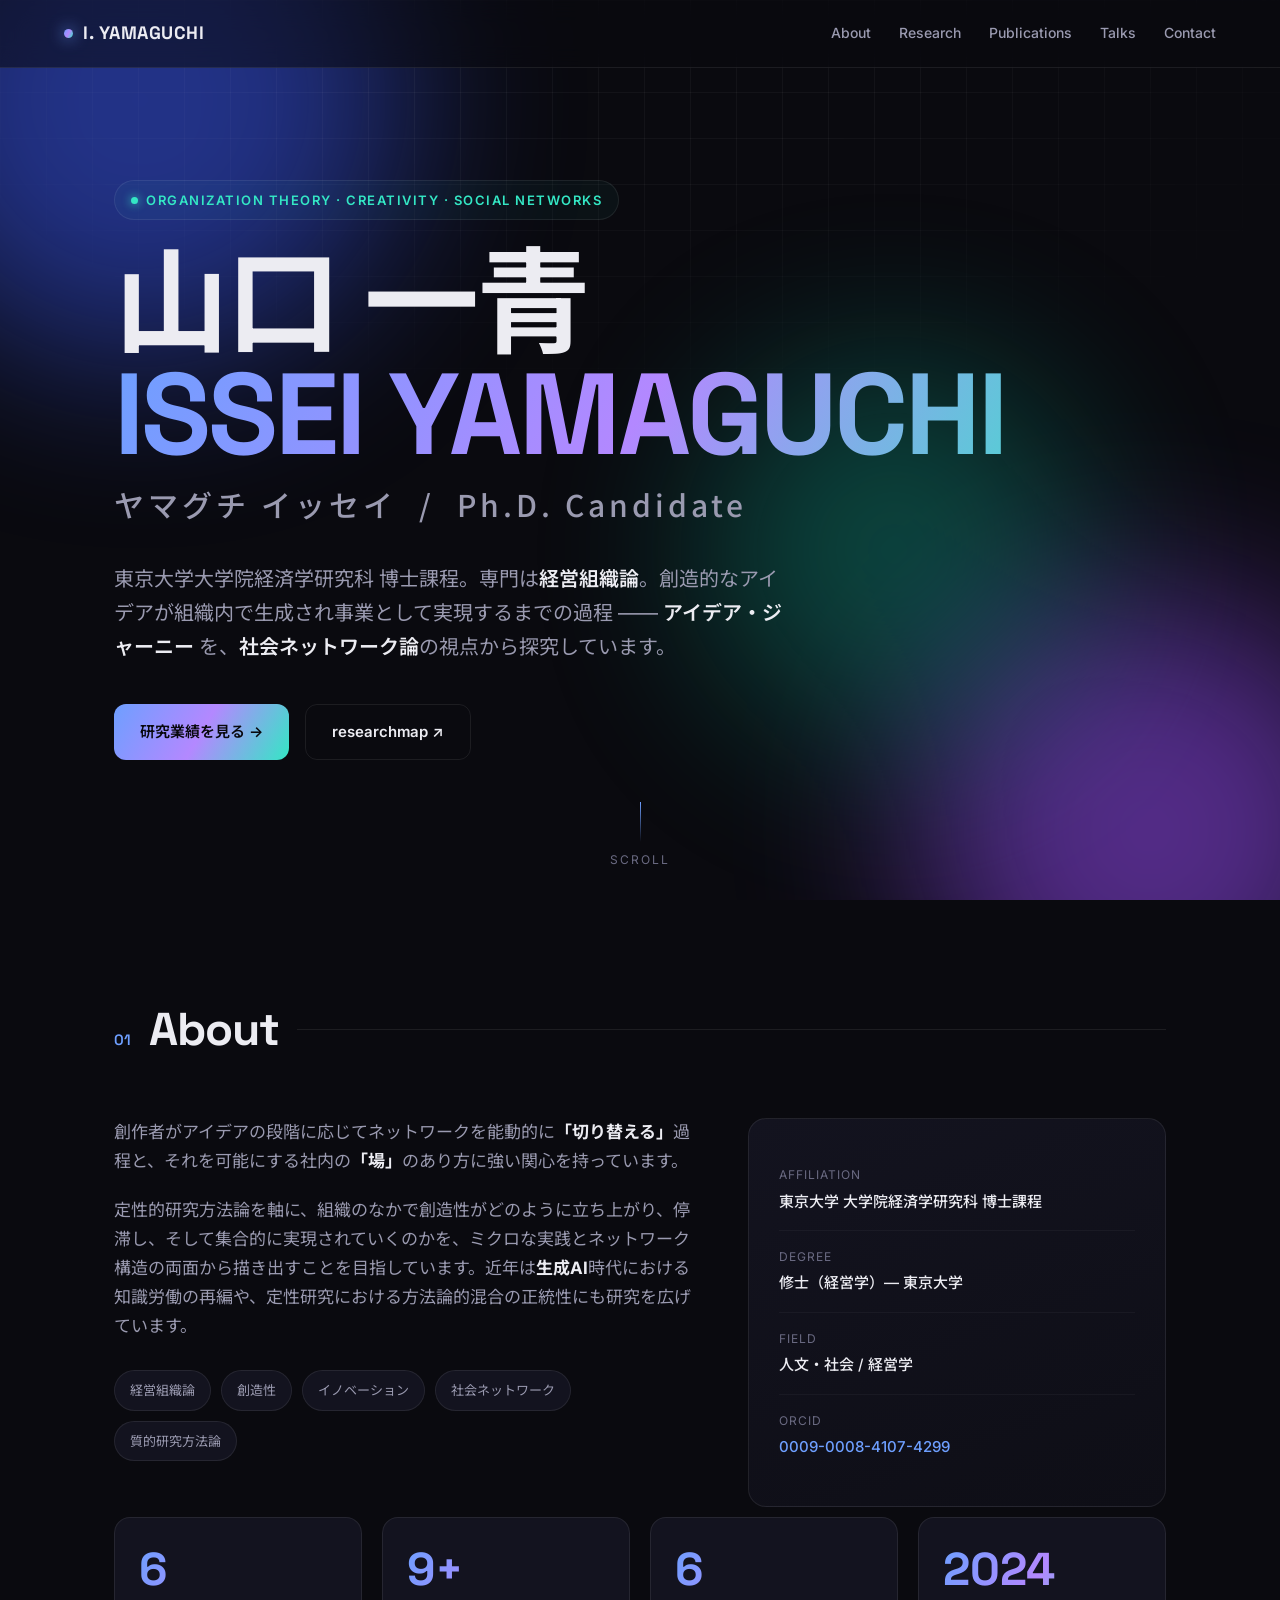
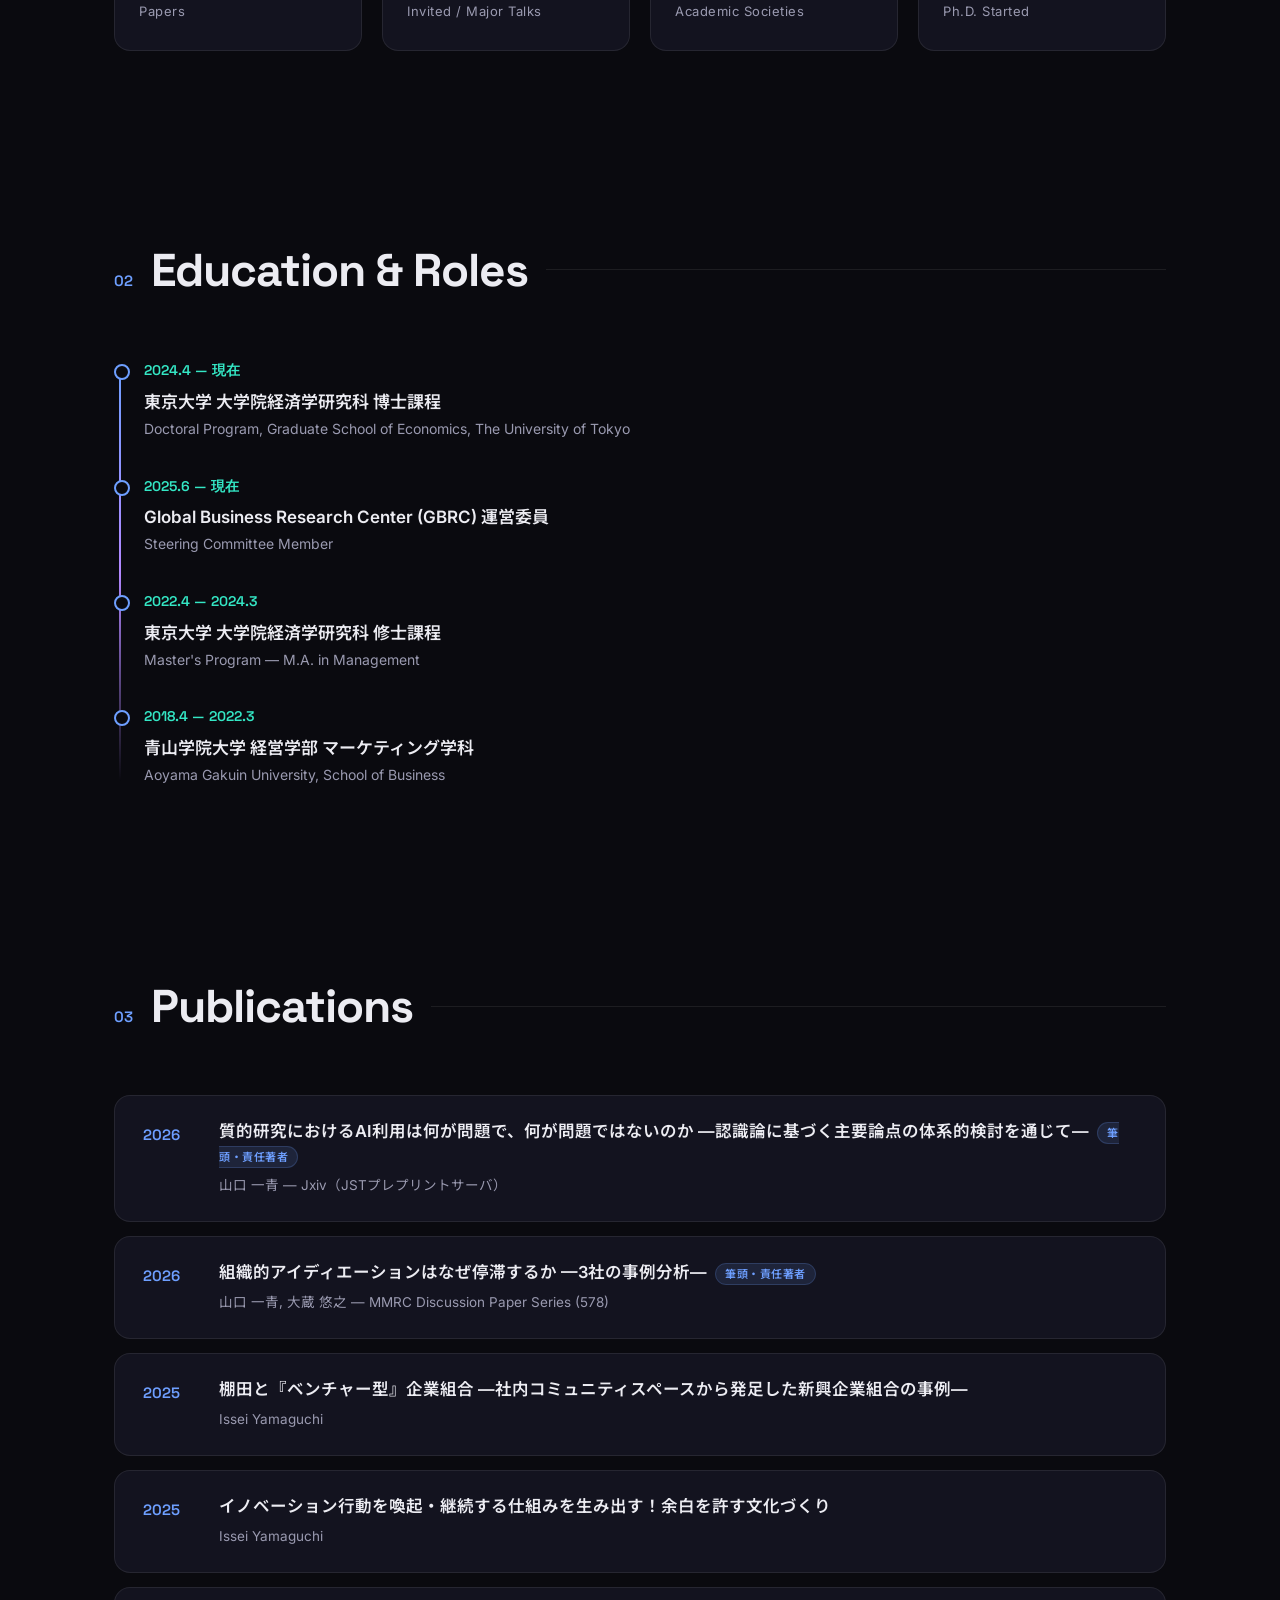
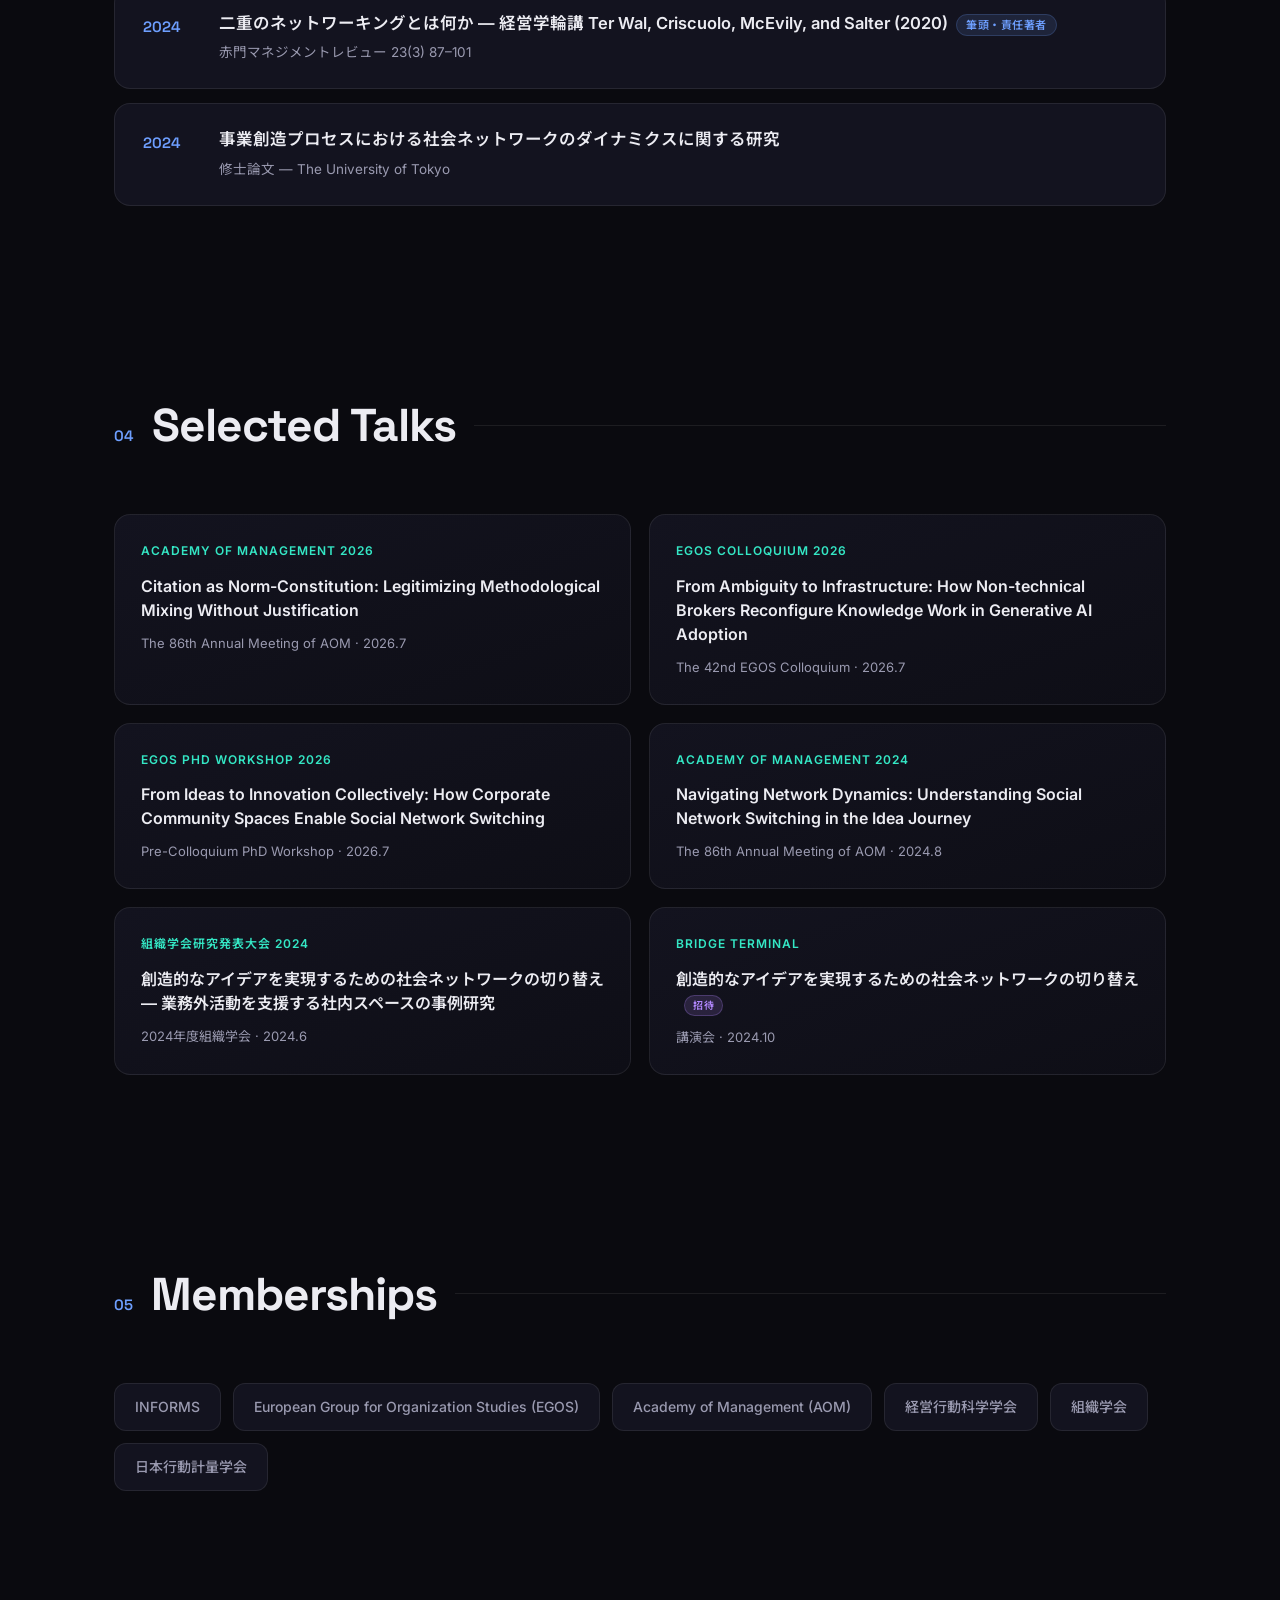
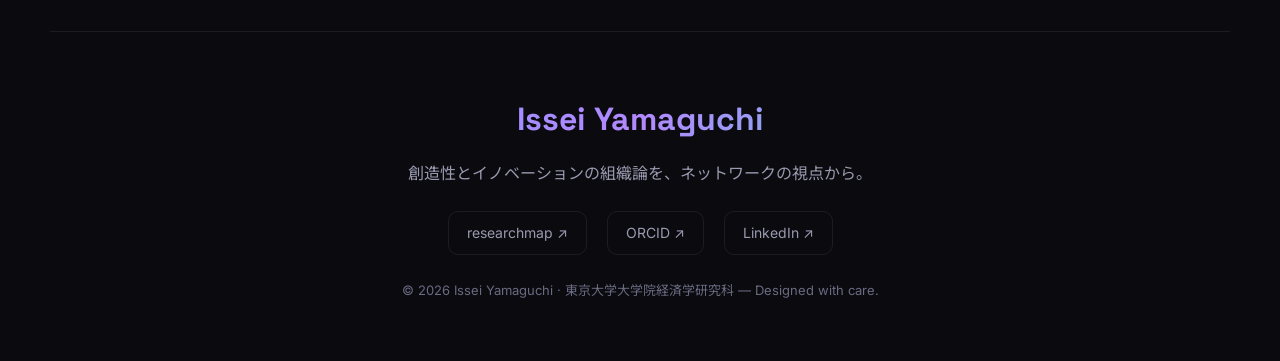
==== index.html @ c20e340a "Create index.html" ====
<!DOCTYPE html>
<html lang="ja">
<head>
<meta charset="UTF-8">
<meta name="viewport" content="width=device-width, initial-scale=1.0">
<title>山口 一青 | Issei Yamaguchi — Researcher</title>
<link rel="preconnect" href="https://fonts.googleapis.com">
<link rel="preconnect" href="https://fonts.gstatic.com" crossorigin>
<link href="https://fonts.googleapis.com/css2?family=Inter:wght@300;400;500;600;700;800;900&family=Noto+Sans+JP:wght@300;400;500;700;900&family=Space+Grotesk:wght@400;500;600;700&display=swap" rel="stylesheet">
<style>
:root{
  --bg:#0a0a0f; --bg2:#0e0e16; --panel:#13131f; --panel2:#171724;
  --line:rgba(255,255,255,.08); --line2:rgba(255,255,255,.04);
  --txt:#ececf2; --muted:#9a9ab0; --dim:#6a6a82;
  --accent:#6e9fff; --accent2:#b388ff; --accent3:#34e7c5;
  --grad:linear-gradient(120deg,#6e9fff,#b388ff 50%,#34e7c5);
}
*{margin:0;padding:0;box-sizing:border-box}
html{scroll-behavior:smooth}
body{
  background:var(--bg); color:var(--txt);
  font-family:'Inter','Noto Sans JP',sans-serif;
  line-height:1.7; overflow-x:hidden; -webkit-font-smoothing:antialiased;
}
a{color:inherit;text-decoration:none}
::selection{background:rgba(110,159,255,.3)}
.bg-fx{position:fixed;inset:0;z-index:-2;overflow:hidden}
.orb{position:absolute;border-radius:50%;filter:blur(90px);opacity:.5;animation:float 18s ease-in-out infinite}
.orb1{width:520px;height:520px;background:#3b5bff;top:-160px;left:-120px}
.orb2{width:460px;height:460px;background:#9b4dff;bottom:-160px;right:-100px;animation-delay:-6s}
.orb3{width:380px;height:380px;background:#0fbfa0;top:40%;left:55%;animation-delay:-11s;opacity:.32}
@keyframes float{0%,100%{transform:translate(0,0) scale(1)}33%{transform:translate(40px,-30px) scale(1.08)}66%{transform:translate(-30px,40px) scale(.95)}}
.grid-fx{position:fixed;inset:0;z-index:-1;
  background-image:linear-gradient(var(--line2) 1px,transparent 1px),linear-gradient(90deg,var(--line2) 1px,transparent 1px);
  background-size:46px 46px;
  -webkit-mask-image:radial-gradient(ellipse 80% 60% at 50% 0%,#000 30%,transparent 80%);
  mask-image:radial-gradient(ellipse 80% 60% at 50% 0%,#000 30%,transparent 80%);}
nav{position:fixed;top:0;left:0;right:0;z-index:100;
  display:flex;justify-content:space-between;align-items:center;
  padding:18px clamp(20px,5vw,64px);
  backdrop-filter:blur(14px);background:rgba(10,10,15,.55);
  border-bottom:1px solid var(--line);transition:.3s;}
.brand{font-family:'Space Grotesk',sans-serif;font-weight:700;font-size:18px;letter-spacing:.5px;display:flex;align-items:center;gap:10px}
.brand .dot{width:9px;height:9px;border-radius:50%;background:var(--grad);box-shadow:0 0 16px var(--accent)}
.navlinks{display:flex;gap:28px;font-size:14px;font-weight:500}
.navlinks a{color:var(--muted);transition:.2s;position:relative}
.navlinks a:hover{color:var(--txt)}
.navlinks a::after{content:'';position:absolute;left:0;bottom:-6px;width:0;height:2px;background:var(--grad);transition:.25s}
.navlinks a:hover::after{width:100%}
@media(max-width:760px){.navlinks{display:none}}
header{min-height:100vh;display:flex;flex-direction:column;justify-content:center;
  padding:120px clamp(20px,5vw,64px) 80px;max-width:1180px;margin:0 auto;position:relative}
.tagline{display:inline-flex;align-items:center;gap:8px;font-size:13px;font-weight:600;
  letter-spacing:1.5px;text-transform:uppercase;color:var(--accent3);
  border:1px solid var(--line);border-radius:30px;padding:8px 16px;margin-bottom:30px;width:fit-content;
  background:rgba(52,231,197,.04)}
.tagline .pulse{width:7px;height:7px;border-radius:50%;background:var(--accent3);box-shadow:0 0 10px var(--accent3);animation:pulse 2s infinite}
@keyframes pulse{0%,100%{opacity:1}50%{opacity:.3}}
h1{font-family:'Space Grotesk','Noto Sans JP',sans-serif;
  font-size:clamp(48px,9vw,118px);font-weight:700;line-height:.95;letter-spacing:-3px;margin-bottom:10px}
h1 .en{display:block;background:var(--grad);-webkit-background-clip:text;background-clip:text;color:transparent}
.jp-name{font-family:'Noto Sans JP',sans-serif;font-size:clamp(20px,3vw,30px);font-weight:500;color:var(--muted);letter-spacing:4px;margin-bottom:32px}
.lead{font-size:clamp(16px,2vw,20px);color:var(--muted);max-width:680px;font-weight:400;margin-bottom:40px}
.lead b{color:var(--txt);font-weight:600}
.cta{display:flex;gap:16px;flex-wrap:wrap}
.btn{display:inline-flex;align-items:center;gap:9px;padding:14px 26px;border-radius:12px;font-weight:600;font-size:15px;transition:.25s;border:1px solid var(--line)}
.btn-p{background:var(--grad);color:#08080d;border:none}
.btn-p:hover{transform:translateY(-3px);box-shadow:0 12px 36px rgba(110,159,255,.35)}
.btn-g:hover{background:var(--panel);transform:translateY(-3px);border-color:var(--accent)}
.scroll-ind{position:absolute;bottom:30px;left:50%;transform:translateX(-50%);font-size:12px;letter-spacing:2px;color:var(--dim);text-transform:uppercase;display:flex;flex-direction:column;align-items:center;gap:8px}
.scroll-ind .ln{width:1px;height:40px;background:linear-gradient(var(--accent),transparent);animation:drop 2s infinite}
@keyframes drop{0%{transform:scaleY(0);transform-origin:top}50%{transform:scaleY(1);transform-origin:top}50.1%{transform-origin:bottom}100%{transform:scaleY(0);transform-origin:bottom}}
section{max-width:1180px;margin:0 auto;padding:90px clamp(20px,5vw,64px)}
.sec-head{display:flex;align-items:baseline;gap:18px;margin-bottom:50px}
.sec-num{font-family:'Space Grotesk',sans-serif;font-size:15px;color:var(--accent);font-weight:600}
.sec-title{font-family:'Space Grotesk','Noto Sans JP',sans-serif;font-size:clamp(28px,5vw,46px);font-weight:700;letter-spacing:-1px}
.sec-line{flex:1;height:1px;background:var(--line);align-self:center}
.about-grid{display:grid;grid-template-columns:1.4fr 1fr;gap:50px}
@media(max-width:860px){.about-grid{grid-template-columns:1fr}}
.about-txt p{color:var(--muted);font-size:17px;margin-bottom:20px}
.about-txt p b{color:var(--txt)}
.kw{display:flex;flex-wrap:wrap;gap:10px;margin-top:30px}
.kw span{font-size:13px;padding:8px 15px;border-radius:30px;border:1px solid var(--line);color:var(--muted);background:var(--panel);transition:.2s}
.kw span:hover{border-color:var(--accent2);color:var(--txt);transform:translateY(-2px)}
.info-card{background:linear-gradient(160deg,var(--panel),var(--bg2));border:1px solid var(--line);border-radius:18px;padding:30px}
.info-row{display:flex;flex-direction:column;gap:3px;padding:16px 0;border-bottom:1px solid var(--line2)}
.info-row:last-child{border:none}
.info-row .k{font-size:12px;letter-spacing:1px;text-transform:uppercase;color:var(--dim)}
.info-row .v{font-size:15px;color:var(--txt);font-weight:500}
.info-row .v a{color:var(--accent);word-break:break-all}
.stats{display:grid;grid-template-columns:repeat(4,1fr);gap:20px;margin-top:10px}
@media(max-width:760px){.stats{grid-template-columns:repeat(2,1fr)}}
.stat{background:var(--panel);border:1px solid var(--line);border-radius:16px;padding:28px 24px;position:relative;overflow:hidden;transition:.3s}
.stat:hover{transform:translateY(-5px);border-color:var(--accent)}
.stat::before{content:'';position:absolute;top:0;left:0;width:100%;height:3px;background:var(--grad);opacity:0;transition:.3s}
.stat:hover::before{opacity:1}
.stat .n{font-family:'Space Grotesk',sans-serif;font-size:46px;font-weight:700;background:var(--grad);-webkit-background-clip:text;background-clip:text;color:transparent;line-height:1}
.stat .l{font-size:13px;color:var(--muted);margin-top:8px;letter-spacing:.5px}
.tl{position:relative;padding-left:30px}
.tl::before{content:'';position:absolute;left:5px;top:6px;bottom:6px;width:2px;background:linear-gradient(var(--accent),var(--accent2),transparent)}
.tl-item{position:relative;padding-bottom:34px}
.tl-item:last-child{padding-bottom:0}
.tl-item::before{content:'';position:absolute;left:-30px;top:5px;width:12px;height:12px;border-radius:50%;background:var(--bg);border:2px solid var(--accent)}
.tl-item .yr{font-family:'Space Grotesk',sans-serif;font-size:14px;color:var(--accent3);font-weight:600;margin-bottom:5px}
.tl-item .ti{font-size:17px;font-weight:600}
.tl-item .su{font-size:14px;color:var(--muted)}
.pub-list{display:flex;flex-direction:column;gap:14px}
.pub{display:flex;gap:22px;align-items:flex-start;background:var(--panel);border:1px solid var(--line);border-radius:16px;padding:24px 28px;transition:.28s;cursor:default}
.pub:hover{transform:translateX(8px);border-color:var(--accent2);background:var(--panel2)}
.pub .yr{font-family:'Space Grotesk',sans-serif;font-size:15px;font-weight:600;color:var(--accent);min-width:54px;padding-top:2px}
.pub .body .ti{font-size:16.5px;font-weight:600;margin-bottom:6px;line-height:1.45}
.pub .body .meta{font-size:13.5px;color:var(--muted)}
.pub .tag{font-size:11px;padding:3px 9px;border-radius:20px;background:rgba(110,159,255,.12);color:var(--accent);border:1px solid rgba(110,159,255,.2);font-weight:600;letter-spacing:.5px;margin-left:8px}
.tag-lead{background:rgba(52,231,197,.12);color:var(--accent3);border-color:rgba(52,231,197,.2)}
.talk-grid{display:grid;grid-template-columns:repeat(2,1fr);gap:18px}
@media(max-width:760px){.talk-grid{grid-template-columns:1fr}}
.talk{background:linear-gradient(160deg,var(--panel),var(--bg2));border:1px solid var(--line);border-radius:16px;padding:26px;transition:.28s;position:relative;overflow:hidden}
.talk:hover{transform:translateY(-5px);border-color:var(--accent3)}
.talk .venue{font-size:12px;letter-spacing:1px;text-transform:uppercase;color:var(--accent3);font-weight:600;margin-bottom:12px}
.talk .ti{font-size:16px;font-weight:600;margin-bottom:10px;line-height:1.5}
.talk .yr{font-size:13px;color:var(--muted)}
.talk .inv{display:inline-block;font-size:10px;padding:2px 8px;border-radius:20px;background:rgba(179,136,255,.15);color:var(--accent2);border:1px solid rgba(179,136,255,.25);font-weight:600;margin-left:8px;letter-spacing:.5px}
.aff{display:flex;flex-wrap:wrap;gap:12px}
.aff span{font-size:14px;padding:11px 20px;border-radius:12px;border:1px solid var(--line);background:var(--panel);color:var(--muted);transition:.2s;font-weight:500}
.aff span:hover{color:var(--txt);border-color:var(--accent);transform:translateY(-3px)}
footer{border-top:1px solid var(--line);padding:60px clamp(20px,5vw,64px);max-width:1180px;margin:50px auto 0;text-align:center}
footer .fname{font-family:'Space Grotesk',sans-serif;font-size:32px;font-weight:700;background:var(--grad);-webkit-background-clip:text;background-clip:text;color:transparent;margin-bottom:14px}
.fsocial{display:flex;gap:20px;justify-content:center;margin:24px 0;flex-wrap:wrap}
.fsocial a{font-size:14px;color:var(--muted);transition:.2s;border:1px solid var(--line);padding:9px 18px;border-radius:10px}
.fsocial a:hover{color:var(--txt);border-color:var(--accent)}
footer .copy{font-size:13px;color:var(--dim);margin-top:20px}
.reveal{opacity:0;transform:translateY(30px);transition:.7s cubic-bezier(.2,.7,.2,1)}
.reveal.in{opacity:1;transform:none}
</style>
</head>
<body>
<div class="bg-fx"><div class="orb orb1"></div><div class="orb orb2"></div><div class="orb orb3"></div></div>
<div class="grid-fx"></div>
<nav>
  <div class="brand"><span class="dot"></span>I. YAMAGUCHI</div>
  <div class="navlinks">
    <a href="#about">About</a>
    <a href="#research">Research</a>
    <a href="#publications">Publications</a>
    <a href="#talks">Talks</a>
    <a href="#contact">Contact</a>
  </div>
</nav>
<header>
  <div class="tagline reveal in"><span class="pulse"></span>Organization Theory · Creativity · Social Networks</div>
  <h1 class="reveal in">山口 一青<span class="en">ISSEI YAMAGUCHI</span></h1>
  <div class="jp-name reveal in">ヤマグチ イッセイ &nbsp;/&nbsp; Ph.D. Candidate</div>
  <p class="lead reveal in">東京大学大学院経済学研究科 博士課程。専門は<b>経営組織論</b>。創造的なアイデアが組織内で生成され事業として実現するまでの過程 —— <b>アイデア・ジャーニー</b> を、<b>社会ネットワーク論</b>の視点から探究しています。</p>
  <div class="cta reveal in">
    <a class="btn btn-p" href="#publications">研究業績を見る →</a>
    <a class="btn btn-g" href="https://researchmap.jp/issei_yamaguchi" target="_blank">researchmap ↗</a>
  </div>
  <div class="scroll-ind"><div class="ln"></div>SCROLL</div>
</header>
<section id="about">
  <div class="sec-head"><span class="sec-num">01</span><h2 class="sec-title">About</h2><div class="sec-line"></div></div>
  <div class="about-grid">
    <div class="about-txt reveal">
      <p>創作者がアイデアの段階に応じてネットワークを能動的に<b>「切り替える」</b>過程と、それを可能にする社内の<b>「場」</b>のあり方に強い関心を持っています。</p>
      <p>定性的研究方法論を軸に、組織のなかで創造性がどのように立ち上がり、停滞し、そして集合的に実現されていくのかを、ミクロな実践とネットワーク構造の両面から描き出すことを目指しています。近年は<b>生成AI</b>時代における知識労働の再編や、定性研究における方法論的混合の正統性にも研究を広げています。</p>
      <div class="kw">
        <span>経営組織論</span><span>創造性</span><span>イノベーション</span><span>社会ネットワーク</span><span>質的研究方法論</span>
      </div>
    </div>
    <div class="info-card reveal">
      <div class="info-row"><span class="k">Affiliation</span><span class="v">東京大学 大学院経済学研究科 博士課程</span></div>
      <div class="info-row"><span class="k">Degree</span><span class="v">修士（経営学）— 東京大学</span></div>
      <div class="info-row"><span class="k">Field</span><span class="v">人文・社会 / 経営学</span></div>
      <div class="info-row"><span class="k">ORCID</span><span class="v"><a href="https://orcid.org/0009-0008-4107-4299" target="_blank">0009-0008-4107-4299</a></span></div>
    </div>
  </div>
  <div class="stats">
    <div class="stat reveal"><div class="n">6</div><div class="l">Papers</div></div>
    <div class="stat reveal"><div class="n">9+</div><div class="l">Invited / Major Talks</div></div>
    <div class="stat reveal"><div class="n">6</div><div class="l">Academic Societies</div></div>
    <div class="stat reveal"><div class="n">2024</div><div class="l">Ph.D. Started</div></div>
  </div>
</section>
<section id="research">
  <div class="sec-head"><span class="sec-num">02</span><h2 class="sec-title">Education & Roles</h2><div class="sec-line"></div></div>
  <div class="tl reveal">
    <div class="tl-item"><div class="yr">2024.4 — 現在</div><div class="ti">東京大学 大学院経済学研究科 博士課程</div><div class="su">Doctoral Program, Graduate School of Economics, The University of Tokyo</div></div>
    <div class="tl-item"><div class="yr">2025.6 — 現在</div><div class="ti">Global Business Research Center (GBRC) 運営委員</div><div class="su">Steering Committee Member</div></div>
    <div class="tl-item"><div class="yr">2022.4 — 2024.3</div><div class="ti">東京大学 大学院経済学研究科 修士課程</div><div class="su">Master's Program — M.A. in Management</div></div>
    <div class="tl-item"><div class="yr">2018.4 — 2022.3</div><div class="ti">青山学院大学 経営学部 マーケティング学科</div><div class="su">Aoyama Gakuin University, School of Business</div></div>
  </div>
</section>
<section id="publications">
  <div class="sec-head"><span class="sec-num">03</span><h2 class="sec-title">Publications</h2><div class="sec-line"></div></div>
  <div class="pub-list">
    <div class="pub reveal"><div class="yr">2026</div><div class="body"><div class="ti">質的研究におけるAI利用は何が問題で、何が問題ではないのか —認識論に基づく主要論点の体系的検討を通じて—<span class="tag tag-lead">筆頭・責任著者</span></div><div class="meta">山口 一青 — Jxiv（JSTプレプリントサーバ）</div></div></div>
    <div class="pub reveal"><div class="yr">2026</div><div class="body"><div class="ti">組織的アイディエーションはなぜ停滞するか —3社の事例分析—<span class="tag tag-lead">筆頭・責任著者</span></div><div class="meta">山口 一青, 大蔵 悠之 — MMRC Discussion Paper Series (578)</div></div></div>
    <div class="pub reveal"><div class="yr">2025</div><div class="body"><div class="ti">棚田と『ベンチャー型』企業組合 —社内コミュニティスペースから発足した新興企業組合の事例—</div><div class="meta">Issei Yamaguchi</div></div></div>
    <div class="pub reveal"><div class="yr">2025</div><div class="body"><div class="ti">イノベーション行動を喚起・継続する仕組みを生み出す！余白を許す文化づくり</div><div class="meta">Issei Yamaguchi</div></div></div>
    <div class="pub reveal"><div class="yr">2024</div><div class="body"><div class="ti">二重のネットワーキングとは何か — 経営学輪講 Ter Wal, Criscuolo, McEvily, and Salter (2020)<span class="tag tag-lead">筆頭・責任著者</span></div><div class="meta">赤門マネジメントレビュー 23(3) 87–101</div></div></div>
    <div class="pub reveal"><div class="yr">2024</div><div class="body"><div class="ti">事業創造プロセスにおける社会ネットワークのダイナミクスに関する研究</div><div class="meta">修士論文 — The University of Tokyo</div></div></div>
  </div>
</section>
<section id="talks">
  <div class="sec-head"><span class="sec-num">04</span><h2 class="sec-title">Selected Talks</h2><div class="sec-line"></div></div>
  <div class="talk-grid">
    <div class="talk reveal"><div class="venue">Academy of Management 2026</div><div class="ti">Citation as Norm-Constitution: Legitimizing Methodological Mixing Without Justification</div><div class="yr">The 86th Annual Meeting of AOM · 2026.7</div></div>
    <div class="talk reveal"><div class="venue">EGOS Colloquium 2026</div><div class="ti">From Ambiguity to Infrastructure: How Non-technical Brokers Reconfigure Knowledge Work in Generative AI Adoption</div><div class="yr">The 42nd EGOS Colloquium · 2026.7</div></div>
    <div class="talk reveal"><div class="venue">EGOS PhD Workshop 2026</div><div class="ti">From Ideas to Innovation Collectively: How Corporate Community Spaces Enable Social Network Switching</div><div class="yr">Pre-Colloquium PhD Workshop · 2026.7</div></div>
    <div class="talk reveal"><div class="venue">Academy of Management 2024</div><div class="ti">Navigating Network Dynamics: Understanding Social Network Switching in the Idea Journey</div><div class="yr">The 86th Annual Meeting of AOM · 2024.8</div></div>
    <div class="talk reveal"><div class="venue">組織学会研究発表大会 2024</div><div class="ti">創造的なアイデアを実現するための社会ネットワークの切り替え — 業務外活動を支援する社内スペースの事例研究</div><div class="yr">2024年度組織学会 · 2024.6</div></div>
    <div class="talk reveal"><div class="venue">BRIDGE TERMINAL</div><div class="ti">創造的なアイデアを実現するための社会ネットワークの切り替え<span class="inv">招待</span></div><div class="yr">講演会 · 2024.10</div></div>
  </div>
</section>
<section id="contact">
  <div class="sec-head"><span class="sec-num">05</span><h2 class="sec-title">Memberships</h2><div class="sec-line"></div></div>
  <div class="aff reveal">
    <span>INFORMS</span><span>European Group for Organization Studies (EGOS)</span><span>Academy of Management (AOM)</span><span>経営行動科学学会</span><span>組織学会</span><span>日本行動計量学会</span>
  </div>
</section>
<footer>
  <div class="fname">Issei Yamaguchi</div>
  <p style="color:var(--muted)">創造性とイノベーションの組織論を、ネットワークの視点から。</p>
  <div class="fsocial">
    <a href="https://researchmap.jp/issei_yamaguchi" target="_blank">researchmap ↗</a>
    <a href="https://orcid.org/0009-0008-4107-4299" target="_blank">ORCID ↗</a>
    <a href="http://linkedin.com/in/issei-yamaguchi-9753591b4" target="_blank">LinkedIn ↗</a>
  </div>
  <p class="copy">© 2026 Issei Yamaguchi · 東京大学大学院経済学研究科 — Designed with care.</p>
</footer>
<script>
const io=new IntersectionObserver((es)=>{es.forEach(e=>{if(e.isIntersecting)e.target.classList.add('in')})},{threshold:.12});
document.querySelectorAll('.reveal').forEach(el=>io.observe(el));
window.addEventListener('scroll',()=>{const n=document.querySelector('nav');n.style.background=window.scrollY>40?'rgba(10,10,15,.8)':'rgba(10,10,15,.55)'});
</script>
</body>
</html>
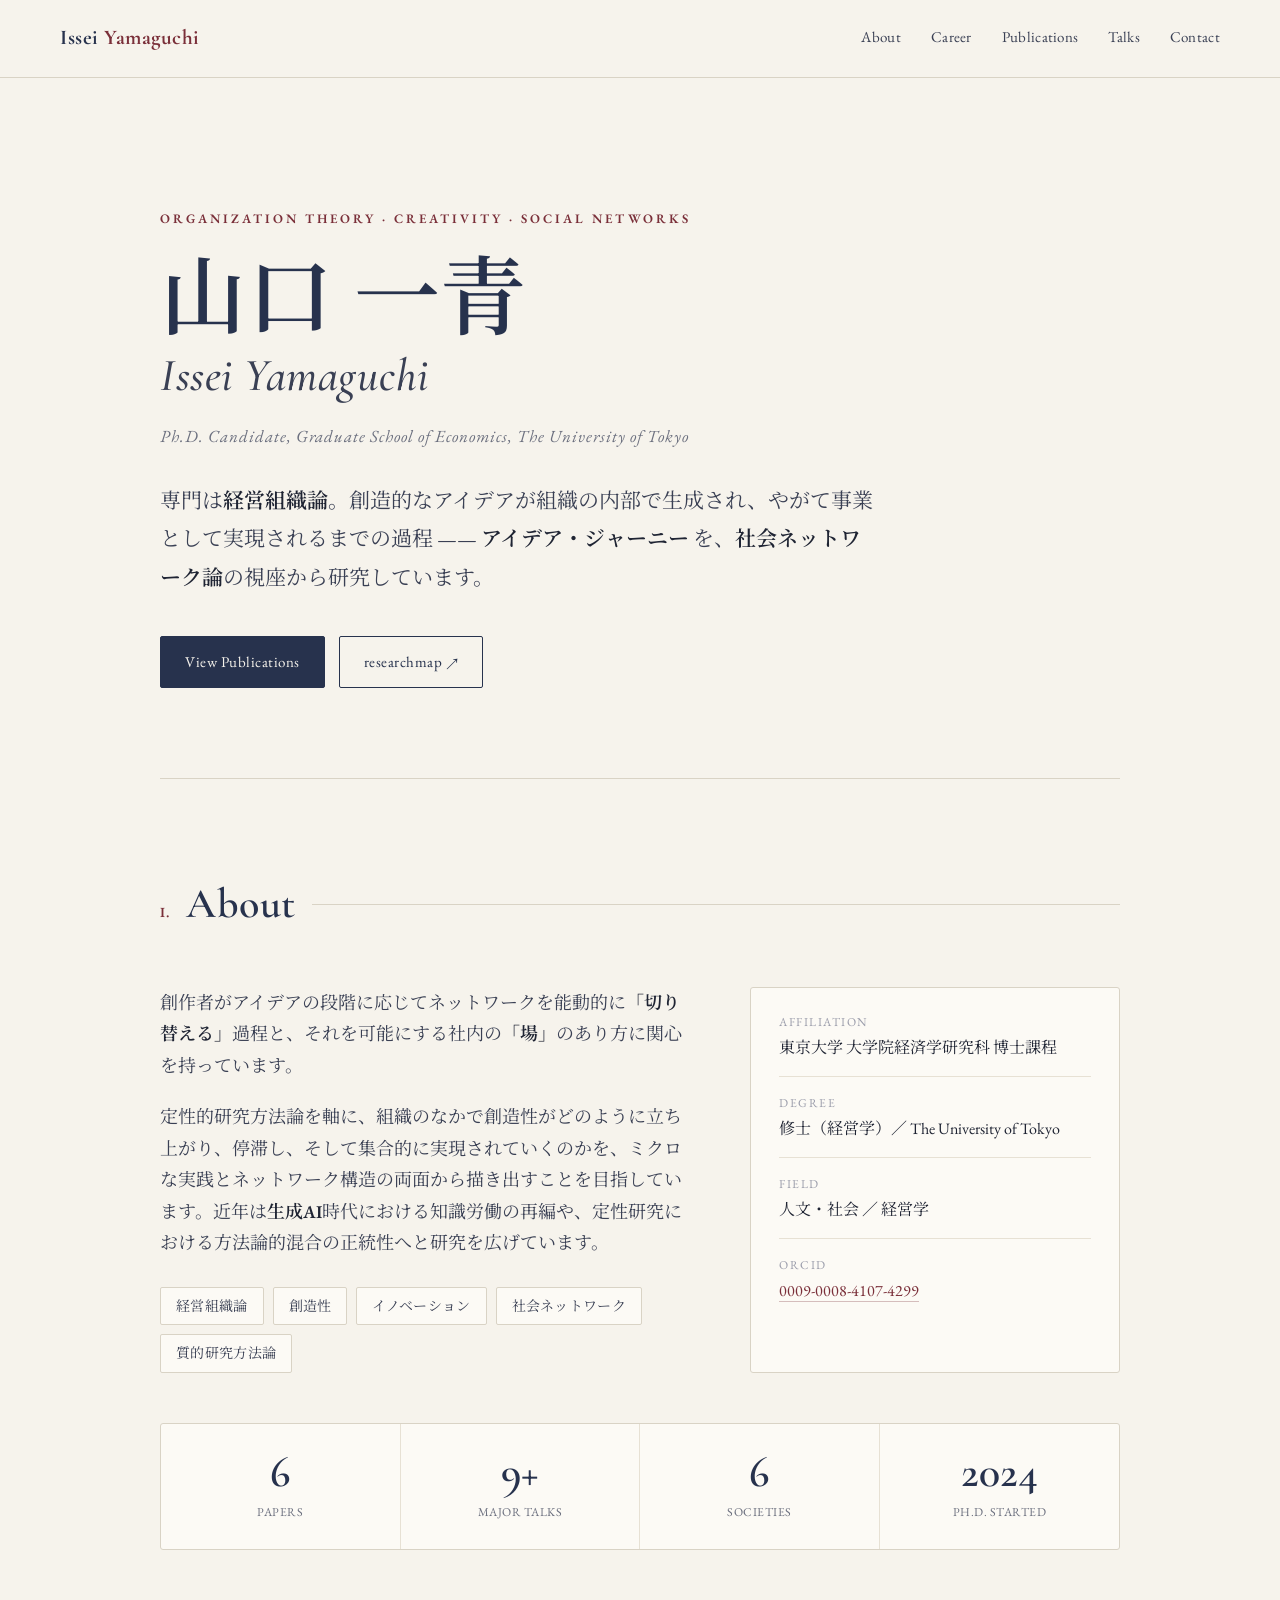
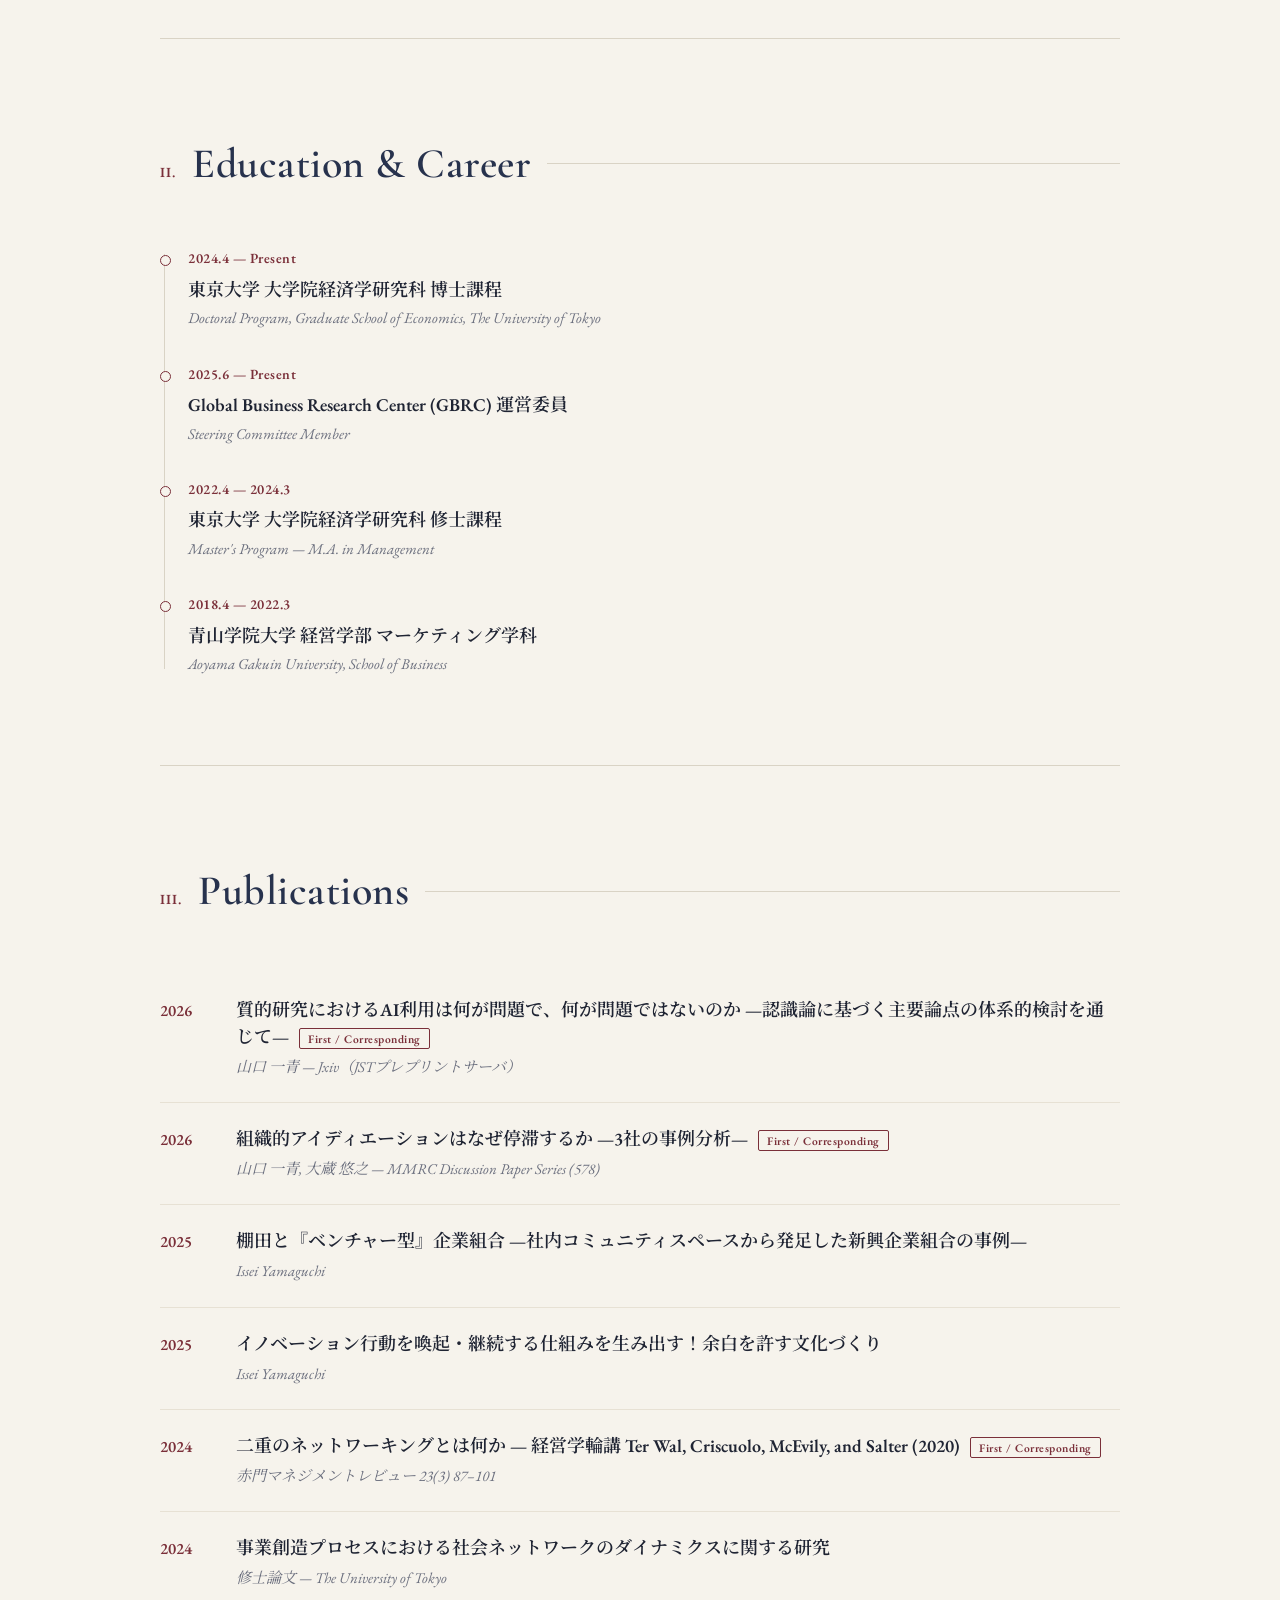
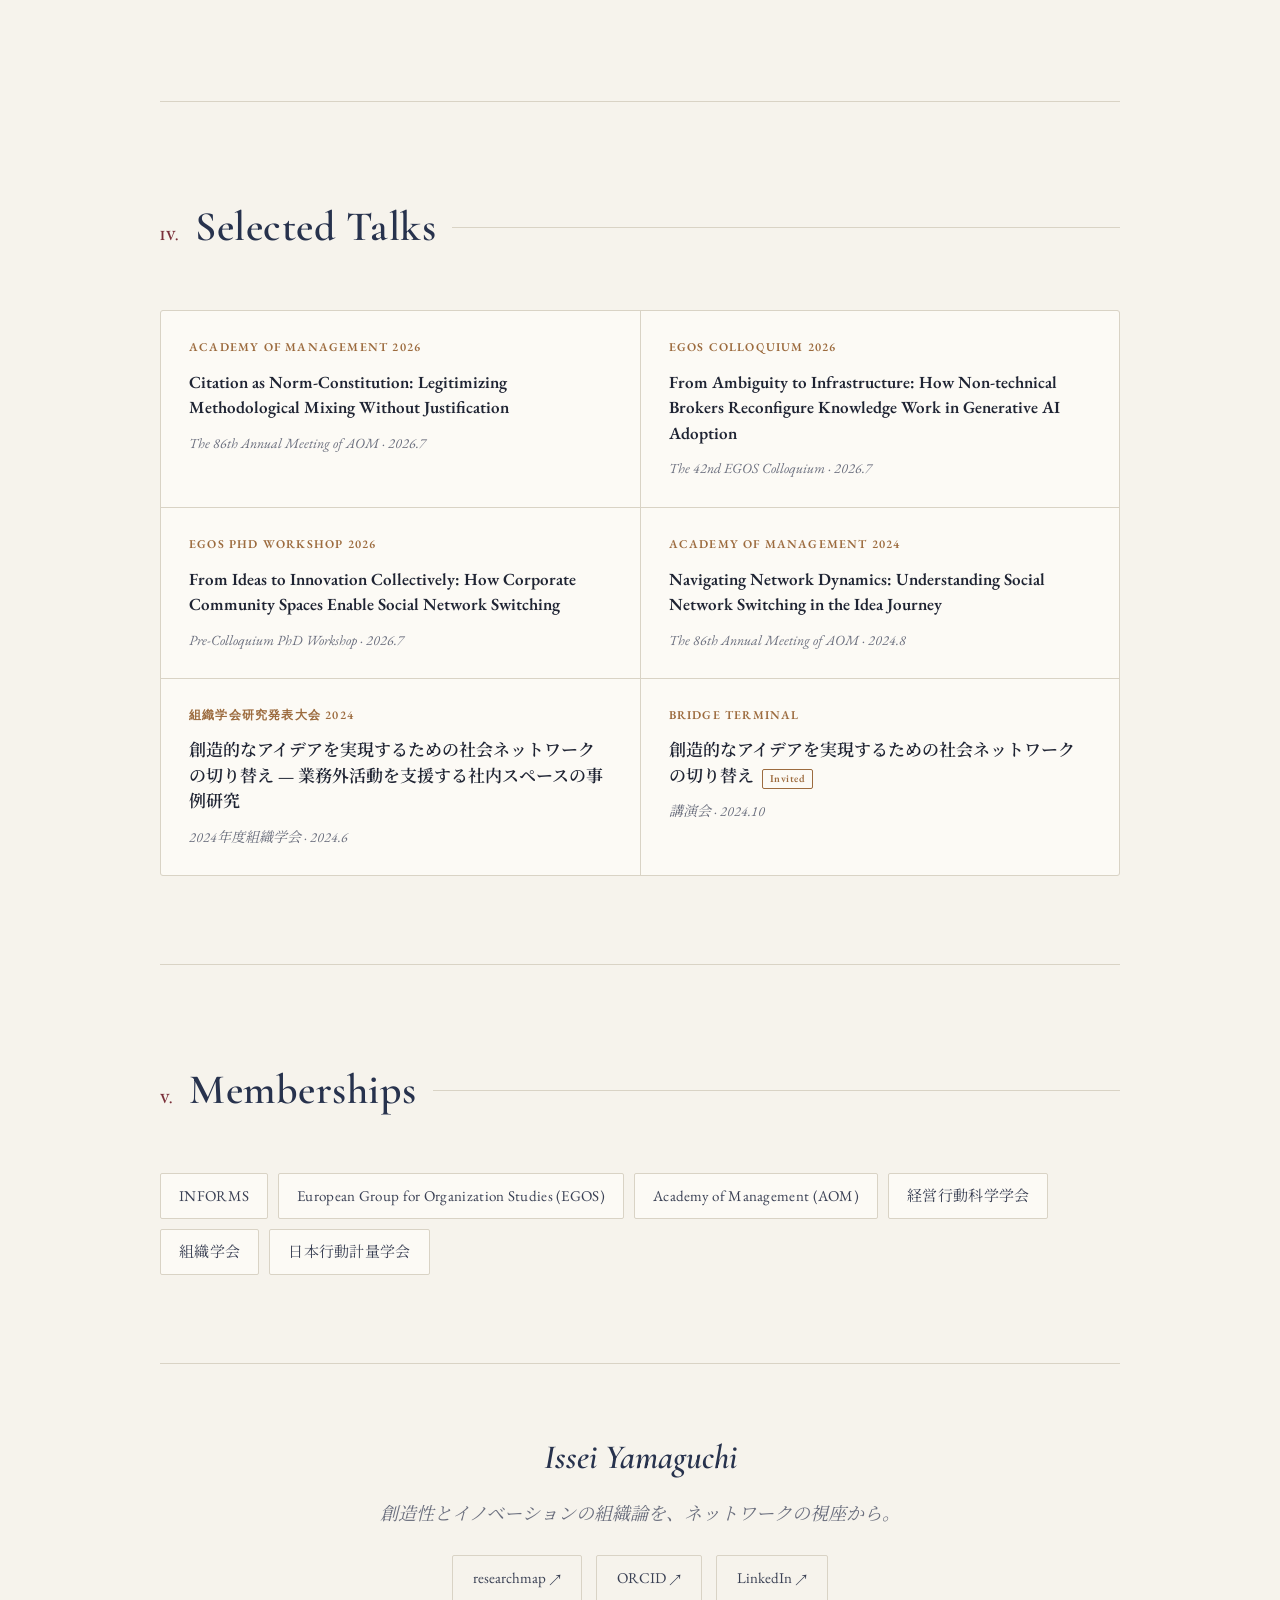
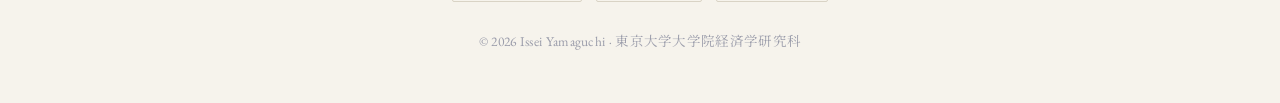
==== commit 3c7593fd: "Update index.html" ====
--- a/index.html
+++ b/index.html
@@ -6,232 +6,226 @@
 <title>山口 一青 | Issei Yamaguchi — Researcher</title>
 <link rel="preconnect" href="https://fonts.googleapis.com">
 <link rel="preconnect" href="https://fonts.gstatic.com" crossorigin>
-<link href="https://fonts.googleapis.com/css2?family=Inter:wght@300;400;500;600;700;800;900&family=Noto+Sans+JP:wght@300;400;500;700;900&family=Space+Grotesk:wght@400;500;600;700&display=swap" rel="stylesheet">
+<link href="https://fonts.googleapis.com/css2?family=Cormorant+Garamond:wght@500;600;700&family=EB+Garamond:ital,wght@0,400;0,500;0,600;1,400&family=Noto+Serif+JP:wght@400;500;600;700&display=swap" rel="stylesheet">
 <style>
 :root{
-  --bg:#0a0a0f; --bg2:#0e0e16; --panel:#13131f; --panel2:#171724;
-  --line:rgba(255,255,255,.08); --line2:rgba(255,255,255,.04);
-  --txt:#ececf2; --muted:#9a9ab0; --dim:#6a6a82;
-  --accent:#6e9fff; --accent2:#b388ff; --accent3:#34e7c5;
-  --grad:linear-gradient(120deg,#6e9fff,#b388ff 50%,#34e7c5);
+  --paper:#f6f3ec; --paper2:#efebe1; --card:#fcfaf5;
+  --ink:#1f2433; --ink2:#3a4054; --muted:#6b6f7e; --faint:#9a9caa;
+  --line:#d9d3c5; --line2:#e7e1d4;
+  --navy:#27324d; --accent:#7a2f39; --accent2:#9c6b3e;
 }
 *{margin:0;padding:0;box-sizing:border-box}
 html{scroll-behavior:smooth}
 body{
-  background:var(--bg); color:var(--txt);
-  font-family:'Inter','Noto Sans JP',sans-serif;
-  line-height:1.7; overflow-x:hidden; -webkit-font-smoothing:antialiased;
+  background:var(--paper); color:var(--ink);
+  font-family:'EB Garamond','Noto Serif JP',Georgia,serif;
+  font-size:18px; line-height:1.75; -webkit-font-smoothing:antialiased;
 }
 a{color:inherit;text-decoration:none}
-::selection{background:rgba(110,159,255,.3)}
-.bg-fx{position:fixed;inset:0;z-index:-2;overflow:hidden}
-.orb{position:absolute;border-radius:50%;filter:blur(90px);opacity:.5;animation:float 18s ease-in-out infinite}
-.orb1{width:520px;height:520px;background:#3b5bff;top:-160px;left:-120px}
-.orb2{width:460px;height:460px;background:#9b4dff;bottom:-160px;right:-100px;animation-delay:-6s}
-.orb3{width:380px;height:380px;background:#0fbfa0;top:40%;left:55%;animation-delay:-11s;opacity:.32}
-@keyframes float{0%,100%{transform:translate(0,0) scale(1)}33%{transform:translate(40px,-30px) scale(1.08)}66%{transform:translate(-30px,40px) scale(.95)}}
-.grid-fx{position:fixed;inset:0;z-index:-1;
-  background-image:linear-gradient(var(--line2) 1px,transparent 1px),linear-gradient(90deg,var(--line2) 1px,transparent 1px);
-  background-size:46px 46px;
-  -webkit-mask-image:radial-gradient(ellipse 80% 60% at 50% 0%,#000 30%,transparent 80%);
-  mask-image:radial-gradient(ellipse 80% 60% at 50% 0%,#000 30%,transparent 80%);}
-nav{position:fixed;top:0;left:0;right:0;z-index:100;
+::selection{background:rgba(122,47,57,.15)}
+.serif{font-family:'Cormorant Garamond','Noto Serif JP',serif}
+nav{position:sticky;top:0;z-index:100;
   display:flex;justify-content:space-between;align-items:center;
-  padding:18px clamp(20px,5vw,64px);
-  backdrop-filter:blur(14px);background:rgba(10,10,15,.55);
-  border-bottom:1px solid var(--line);transition:.3s;}
-.brand{font-family:'Space Grotesk',sans-serif;font-weight:700;font-size:18px;letter-spacing:.5px;display:flex;align-items:center;gap:10px}
-.brand .dot{width:9px;height:9px;border-radius:50%;background:var(--grad);box-shadow:0 0 16px var(--accent)}
-.navlinks{display:flex;gap:28px;font-size:14px;font-weight:500}
-.navlinks a{color:var(--muted);transition:.2s;position:relative}
-.navlinks a:hover{color:var(--txt)}
-.navlinks a::after{content:'';position:absolute;left:0;bottom:-6px;width:0;height:2px;background:var(--grad);transition:.25s}
+  padding:20px clamp(20px,5vw,60px);
+  background:rgba(246,243,236,.88);backdrop-filter:blur(8px);
+  border-bottom:1px solid var(--line);}
+.brand{font-family:'Cormorant Garamond',serif;font-weight:700;font-size:21px;letter-spacing:.5px;color:var(--navy)}
+.brand span{color:var(--accent)}
+.navlinks{display:flex;gap:30px;font-size:15px;letter-spacing:.3px}
+.navlinks a{color:var(--ink2);transition:.2s;position:relative;padding-bottom:3px}
+.navlinks a:hover{color:var(--accent)}
+.navlinks a::after{content:'';position:absolute;left:0;bottom:0;width:0;height:1px;background:var(--accent);transition:.25s}
 .navlinks a:hover::after{width:100%}
 @media(max-width:760px){.navlinks{display:none}}
-header{min-height:100vh;display:flex;flex-direction:column;justify-content:center;
-  padding:120px clamp(20px,5vw,64px) 80px;max-width:1180px;margin:0 auto;position:relative}
-.tagline{display:inline-flex;align-items:center;gap:8px;font-size:13px;font-weight:600;
-  letter-spacing:1.5px;text-transform:uppercase;color:var(--accent3);
-  border:1px solid var(--line);border-radius:30px;padding:8px 16px;margin-bottom:30px;width:fit-content;
-  background:rgba(52,231,197,.04)}
-.tagline .pulse{width:7px;height:7px;border-radius:50%;background:var(--accent3);box-shadow:0 0 10px var(--accent3);animation:pulse 2s infinite}
-@keyframes pulse{0%,100%{opacity:1}50%{opacity:.3}}
-h1{font-family:'Space Grotesk','Noto Sans JP',sans-serif;
-  font-size:clamp(48px,9vw,118px);font-weight:700;line-height:.95;letter-spacing:-3px;margin-bottom:10px}
-h1 .en{display:block;background:var(--grad);-webkit-background-clip:text;background-clip:text;color:transparent}
-.jp-name{font-family:'Noto Sans JP',sans-serif;font-size:clamp(20px,3vw,30px);font-weight:500;color:var(--muted);letter-spacing:4px;margin-bottom:32px}
-.lead{font-size:clamp(16px,2vw,20px);color:var(--muted);max-width:680px;font-weight:400;margin-bottom:40px}
-.lead b{color:var(--txt);font-weight:600}
-.cta{display:flex;gap:16px;flex-wrap:wrap}
-.btn{display:inline-flex;align-items:center;gap:9px;padding:14px 26px;border-radius:12px;font-weight:600;font-size:15px;transition:.25s;border:1px solid var(--line)}
-.btn-p{background:var(--grad);color:#08080d;border:none}
-.btn-p:hover{transform:translateY(-3px);box-shadow:0 12px 36px rgba(110,159,255,.35)}
-.btn-g:hover{background:var(--panel);transform:translateY(-3px);border-color:var(--accent)}
-.scroll-ind{position:absolute;bottom:30px;left:50%;transform:translateX(-50%);font-size:12px;letter-spacing:2px;color:var(--dim);text-transform:uppercase;display:flex;flex-direction:column;align-items:center;gap:8px}
-.scroll-ind .ln{width:1px;height:40px;background:linear-gradient(var(--accent),transparent);animation:drop 2s infinite}
-@keyframes drop{0%{transform:scaleY(0);transform-origin:top}50%{transform:scaleY(1);transform-origin:top}50.1%{transform-origin:bottom}100%{transform:scaleY(0);transform-origin:bottom}}
-section{max-width:1180px;margin:0 auto;padding:90px clamp(20px,5vw,64px)}
-.sec-head{display:flex;align-items:baseline;gap:18px;margin-bottom:50px}
-.sec-num{font-family:'Space Grotesk',sans-serif;font-size:15px;color:var(--accent);font-weight:600}
-.sec-title{font-family:'Space Grotesk','Noto Sans JP',sans-serif;font-size:clamp(28px,5vw,46px);font-weight:700;letter-spacing:-1px}
+.wrap{max-width:1080px;margin:0 auto;padding:0 clamp(20px,5vw,60px)}
+header{padding:clamp(70px,11vw,130px) 0 clamp(50px,8vw,90px);border-bottom:1px solid var(--line)}
+.eyebrow{font-size:13px;letter-spacing:3px;text-transform:uppercase;color:var(--accent);font-family:'EB Garamond',serif;margin-bottom:26px;font-weight:600}
+h1.name{font-family:'Cormorant Garamond','Noto Serif JP',serif;font-weight:600;
+  font-size:clamp(44px,8vw,86px);line-height:1.04;color:var(--navy);letter-spacing:.5px;margin-bottom:6px}
+.name .en{display:block;font-style:italic;font-size:clamp(26px,4.5vw,46px);color:var(--ink2);font-weight:500;margin-top:6px}
+.role{font-size:17px;color:var(--muted);letter-spacing:1px;margin:22px 0 30px;font-style:italic}
+.lead{font-size:clamp(18px,2.2vw,21px);color:var(--ink2);max-width:720px;line-height:1.85}
+.lead b{color:var(--ink);font-weight:600}
+.cta{display:flex;gap:14px;flex-wrap:wrap;margin-top:38px}
+.btn{display:inline-flex;align-items:center;gap:8px;padding:12px 24px;font-size:15px;letter-spacing:.5px;transition:.22s;border:1px solid var(--navy);border-radius:2px}
+.btn-p{background:var(--navy);color:var(--paper)}
+.btn-p:hover{background:var(--accent);border-color:var(--accent)}
+.btn-g{color:var(--navy)}
+.btn-g:hover{background:var(--navy);color:var(--paper)}
+section{padding:clamp(56px,8vw,88px) 0;border-bottom:1px solid var(--line)}
+.sec-head{display:flex;align-items:baseline;gap:16px;margin-bottom:46px}
+.sec-num{font-size:14px;color:var(--accent);font-weight:600;letter-spacing:1px;font-variant-numeric:tabular-nums}
+.sec-title{font-family:'Cormorant Garamond','Noto Serif JP',serif;font-size:clamp(28px,4.5vw,42px);font-weight:600;color:var(--navy);letter-spacing:.5px}
 .sec-line{flex:1;height:1px;background:var(--line);align-self:center}
-.about-grid{display:grid;grid-template-columns:1.4fr 1fr;gap:50px}
-@media(max-width:860px){.about-grid{grid-template-columns:1fr}}
-.about-txt p{color:var(--muted);font-size:17px;margin-bottom:20px}
-.about-txt p b{color:var(--txt)}
-.kw{display:flex;flex-wrap:wrap;gap:10px;margin-top:30px}
-.kw span{font-size:13px;padding:8px 15px;border-radius:30px;border:1px solid var(--line);color:var(--muted);background:var(--panel);transition:.2s}
-.kw span:hover{border-color:var(--accent2);color:var(--txt);transform:translateY(-2px)}
-.info-card{background:linear-gradient(160deg,var(--panel),var(--bg2));border:1px solid var(--line);border-radius:18px;padding:30px}
-.info-row{display:flex;flex-direction:column;gap:3px;padding:16px 0;border-bottom:1px solid var(--line2)}
+.about-grid{display:grid;grid-template-columns:1.45fr 1fr;gap:54px}
+@media(max-width:860px){.about-grid{grid-template-columns:1fr;gap:36px}}
+.about-txt p{color:var(--ink2);margin-bottom:20px}
+.about-txt p b{color:var(--ink);font-weight:600}
+.kw{display:flex;flex-wrap:wrap;gap:9px;margin-top:28px}
+.kw span{font-size:14px;padding:6px 15px;border:1px solid var(--line);border-radius:2px;color:var(--ink2);background:var(--card);letter-spacing:.3px}
+.info-card{background:var(--card);border:1px solid var(--line);border-radius:3px;padding:8px 28px}
+.info-row{padding:16px 0;border-bottom:1px solid var(--line2)}
 .info-row:last-child{border:none}
-.info-row .k{font-size:12px;letter-spacing:1px;text-transform:uppercase;color:var(--dim)}
-.info-row .v{font-size:15px;color:var(--txt);font-weight:500}
-.info-row .v a{color:var(--accent);word-break:break-all}
-.stats{display:grid;grid-template-columns:repeat(4,1fr);gap:20px;margin-top:10px}
+.info-row .k{font-size:12px;letter-spacing:1.5px;text-transform:uppercase;color:var(--faint);font-family:'EB Garamond',serif;margin-bottom:3px}
+.info-row .v{font-size:16px;color:var(--ink);line-height:1.5}
+.info-row .v a{color:var(--accent);border-bottom:1px solid rgba(122,47,57,.3)}
+.stats{display:grid;grid-template-columns:repeat(4,1fr);gap:0;margin-top:50px;border:1px solid var(--line);border-radius:3px;overflow:hidden;background:var(--card)}
 @media(max-width:760px){.stats{grid-template-columns:repeat(2,1fr)}}
-.stat{background:var(--panel);border:1px solid var(--line);border-radius:16px;padding:28px 24px;position:relative;overflow:hidden;transition:.3s}
-.stat:hover{transform:translateY(-5px);border-color:var(--accent)}
-.stat::before{content:'';position:absolute;top:0;left:0;width:100%;height:3px;background:var(--grad);opacity:0;transition:.3s}
-.stat:hover::before{opacity:1}
-.stat .n{font-family:'Space Grotesk',sans-serif;font-size:46px;font-weight:700;background:var(--grad);-webkit-background-clip:text;background-clip:text;color:transparent;line-height:1}
-.stat .l{font-size:13px;color:var(--muted);margin-top:8px;letter-spacing:.5px}
-.tl{position:relative;padding-left:30px}
-.tl::before{content:'';position:absolute;left:5px;top:6px;bottom:6px;width:2px;background:linear-gradient(var(--accent),var(--accent2),transparent)}
-.tl-item{position:relative;padding-bottom:34px}
+.stat{padding:26px 24px;border-right:1px solid var(--line2);text-align:center}
+.stat:last-child{border-right:none}
+@media(max-width:760px){.stat:nth-child(2){border-right:none}.stat:nth-child(1),.stat:nth-child(2){border-bottom:1px solid var(--line2)}}
+.stat .n{font-family:'Cormorant Garamond',serif;font-size:44px;font-weight:600;color:var(--navy);line-height:1}
+.stat .l{font-size:12px;color:var(--muted);margin-top:8px;letter-spacing:.5px;text-transform:uppercase}
+.tl{position:relative;padding-left:28px}
+.tl::before{content:'';position:absolute;left:4px;top:8px;bottom:8px;width:1px;background:var(--line)}
+.tl-item{position:relative;padding-bottom:30px}
 .tl-item:last-child{padding-bottom:0}
-.tl-item::before{content:'';position:absolute;left:-30px;top:5px;width:12px;height:12px;border-radius:50%;background:var(--bg);border:2px solid var(--accent)}
-.tl-item .yr{font-family:'Space Grotesk',sans-serif;font-size:14px;color:var(--accent3);font-weight:600;margin-bottom:5px}
-.tl-item .ti{font-size:17px;font-weight:600}
-.tl-item .su{font-size:14px;color:var(--muted)}
-.pub-list{display:flex;flex-direction:column;gap:14px}
-.pub{display:flex;gap:22px;align-items:flex-start;background:var(--panel);border:1px solid var(--line);border-radius:16px;padding:24px 28px;transition:.28s;cursor:default}
-.pub:hover{transform:translateX(8px);border-color:var(--accent2);background:var(--panel2)}
-.pub .yr{font-family:'Space Grotesk',sans-serif;font-size:15px;font-weight:600;color:var(--accent);min-width:54px;padding-top:2px}
-.pub .body .ti{font-size:16.5px;font-weight:600;margin-bottom:6px;line-height:1.45}
-.pub .body .meta{font-size:13.5px;color:var(--muted)}
-.pub .tag{font-size:11px;padding:3px 9px;border-radius:20px;background:rgba(110,159,255,.12);color:var(--accent);border:1px solid rgba(110,159,255,.2);font-weight:600;letter-spacing:.5px;margin-left:8px}
-.tag-lead{background:rgba(52,231,197,.12);color:var(--accent3);border-color:rgba(52,231,197,.2)}
-.talk-grid{display:grid;grid-template-columns:repeat(2,1fr);gap:18px}
+.tl-item::before{content:'';position:absolute;left:-28px;top:9px;width:9px;height:9px;border-radius:50%;background:var(--paper);border:1.5px solid var(--accent)}
+.tl-item .yr{font-size:14px;color:var(--accent);font-weight:600;letter-spacing:.5px;margin-bottom:3px;font-variant-numeric:tabular-nums}
+.tl-item .ti{font-size:18px;font-weight:600;color:var(--ink)}
+.tl-item .su{font-size:15px;color:var(--muted);font-style:italic}
+.pub-list{display:flex;flex-direction:column}
+.pub{display:flex;gap:26px;align-items:baseline;padding:22px 0;border-bottom:1px solid var(--line2);transition:.2s}
+.pub:last-child{border-bottom:none}
+.pub:hover{padding-left:8px}
+.pub .yr{font-size:16px;font-weight:600;color:var(--accent);min-width:50px;font-variant-numeric:tabular-nums}
+.pub .body .ti{font-size:18px;font-weight:600;color:var(--ink);line-height:1.5;margin-bottom:4px}
+.pub .body .meta{font-size:15px;color:var(--muted);font-style:italic}
+.pub .tag{font-size:11.5px;padding:2px 8px;border:1px solid var(--accent);color:var(--accent);border-radius:2px;font-weight:600;letter-spacing:.5px;margin-left:10px;font-style:normal;white-space:nowrap}
+.talk-grid{display:grid;grid-template-columns:repeat(2,1fr);gap:1px;background:var(--line);border:1px solid var(--line);border-radius:3px;overflow:hidden}
 @media(max-width:760px){.talk-grid{grid-template-columns:1fr}}
-.talk{background:linear-gradient(160deg,var(--panel),var(--bg2));border:1px solid var(--line);border-radius:16px;padding:26px;transition:.28s;position:relative;overflow:hidden}
-.talk:hover{transform:translateY(-5px);border-color:var(--accent3)}
-.talk .venue{font-size:12px;letter-spacing:1px;text-transform:uppercase;color:var(--accent3);font-weight:600;margin-bottom:12px}
-.talk .ti{font-size:16px;font-weight:600;margin-bottom:10px;line-height:1.5}
-.talk .yr{font-size:13px;color:var(--muted)}
-.talk .inv{display:inline-block;font-size:10px;padding:2px 8px;border-radius:20px;background:rgba(179,136,255,.15);color:var(--accent2);border:1px solid rgba(179,136,255,.25);font-weight:600;margin-left:8px;letter-spacing:.5px}
-.aff{display:flex;flex-wrap:wrap;gap:12px}
-.aff span{font-size:14px;padding:11px 20px;border-radius:12px;border:1px solid var(--line);background:var(--panel);color:var(--muted);transition:.2s;font-weight:500}
-.aff span:hover{color:var(--txt);border-color:var(--accent);transform:translateY(-3px)}
-footer{border-top:1px solid var(--line);padding:60px clamp(20px,5vw,64px);max-width:1180px;margin:50px auto 0;text-align:center}
-footer .fname{font-family:'Space Grotesk',sans-serif;font-size:32px;font-weight:700;background:var(--grad);-webkit-background-clip:text;background-clip:text;color:transparent;margin-bottom:14px}
-.fsocial{display:flex;gap:20px;justify-content:center;margin:24px 0;flex-wrap:wrap}
-.fsocial a{font-size:14px;color:var(--muted);transition:.2s;border:1px solid var(--line);padding:9px 18px;border-radius:10px}
-.fsocial a:hover{color:var(--txt);border-color:var(--accent)}
-footer .copy{font-size:13px;color:var(--dim);margin-top:20px}
-.reveal{opacity:0;transform:translateY(30px);transition:.7s cubic-bezier(.2,.7,.2,1)}
+.talk{background:var(--card);padding:26px 28px;transition:.22s}
+.talk:hover{background:var(--paper2)}
+.talk .venue{font-size:12px;letter-spacing:1.2px;text-transform:uppercase;color:var(--accent2);font-weight:600;margin-bottom:12px;font-family:'EB Garamond',serif}
+.talk .ti{font-size:17px;font-weight:600;color:var(--ink);margin-bottom:10px;line-height:1.5}
+.talk .yr{font-size:14px;color:var(--muted);font-style:italic}
+.talk .inv{display:inline-block;font-size:10.5px;padding:1px 7px;border:1px solid var(--accent2);color:var(--accent2);border-radius:2px;font-weight:600;margin-left:8px;letter-spacing:.5px;font-style:normal}
+.aff{display:flex;flex-wrap:wrap;gap:10px}
+.aff span{font-size:15px;padding:9px 18px;border:1px solid var(--line);border-radius:2px;background:var(--card);color:var(--ink2);transition:.2s;letter-spacing:.3px}
+.aff span:hover{border-color:var(--navy);color:var(--navy)}
+footer{padding:64px 0 50px;text-align:center}
+footer .fname{font-family:'Cormorant Garamond',serif;font-size:34px;font-weight:600;color:var(--navy);font-style:italic;margin-bottom:10px}
+footer .ftag{color:var(--muted);font-style:italic;margin-bottom:26px}
+.fsocial{display:flex;gap:14px;justify-content:center;margin-bottom:28px;flex-wrap:wrap}
+.fsocial a{font-size:15px;color:var(--ink2);transition:.2s;border:1px solid var(--line);padding:9px 20px;border-radius:2px}
+.fsocial a:hover{border-color:var(--accent);color:var(--accent)}
+footer .copy{font-size:13.5px;color:var(--faint);letter-spacing:.3px}
+.reveal{opacity:0;transform:translateY(18px);transition:.7s cubic-bezier(.2,.7,.2,1)}
 .reveal.in{opacity:1;transform:none}
+@media(prefers-reduced-motion:reduce){.reveal{opacity:1;transform:none;transition:none}}
 </style>
 </head>
 <body>
-<div class="bg-fx"><div class="orb orb1"></div><div class="orb orb2"></div><div class="orb orb3"></div></div>
-<div class="grid-fx"></div>
 <nav>
-  <div class="brand"><span class="dot"></span>I. YAMAGUCHI</div>
+  <div class="brand">Issei <span>Yamaguchi</span></div>
   <div class="navlinks">
     <a href="#about">About</a>
-    <a href="#research">Research</a>
+    <a href="#research">Career</a>
     <a href="#publications">Publications</a>
     <a href="#talks">Talks</a>
     <a href="#contact">Contact</a>
   </div>
 </nav>
+<div class="wrap">
 <header>
-  <div class="tagline reveal in"><span class="pulse"></span>Organization Theory · Creativity · Social Networks</div>
-  <h1 class="reveal in">山口 一青<span class="en">ISSEI YAMAGUCHI</span></h1>
-  <div class="jp-name reveal in">ヤマグチ イッセイ &nbsp;/&nbsp; Ph.D. Candidate</div>
-  <p class="lead reveal in">東京大学大学院経済学研究科 博士課程。専門は<b>経営組織論</b>。創造的なアイデアが組織内で生成され事業として実現するまでの過程 —— <b>アイデア・ジャーニー</b> を、<b>社会ネットワーク論</b>の視点から探究しています。</p>
-  <div class="cta reveal in">
-    <a class="btn btn-p" href="#publications">研究業績を見る →</a>
+  <div class="eyebrow reveal">Organization Theory · Creativity · Social Networks</div>
+  <h1 class="name reveal">山口 一青<span class="en">Issei Yamaguchi</span></h1>
+  <div class="role reveal">Ph.D. Candidate, Graduate School of Economics, The University of Tokyo</div>
+  <p class="lead reveal">専門は<b>経営組織論</b>。創造的なアイデアが組織の内部で生成され、やがて事業として実現されるまでの過程 —— <b>アイデア・ジャーニー</b> を、<b>社会ネットワーク論</b>の視座から研究しています。</p>
+  <div class="cta reveal">
+    <a class="btn btn-p" href="#publications">View Publications</a>
     <a class="btn btn-g" href="https://researchmap.jp/issei_yamaguchi" target="_blank">researchmap ↗</a>
   </div>
-  <div class="scroll-ind"><div class="ln"></div>SCROLL</div>
 </header>
 <section id="about">
-  <div class="sec-head"><span class="sec-num">01</span><h2 class="sec-title">About</h2><div class="sec-line"></div></div>
+  <div class="sec-head"><span class="sec-num">I.</span><h2 class="sec-title">About</h2><div class="sec-line"></div></div>
   <div class="about-grid">
     <div class="about-txt reveal">
-      <p>創作者がアイデアの段階に応じてネットワークを能動的に<b>「切り替える」</b>過程と、それを可能にする社内の<b>「場」</b>のあり方に強い関心を持っています。</p>
-      <p>定性的研究方法論を軸に、組織のなかで創造性がどのように立ち上がり、停滞し、そして集合的に実現されていくのかを、ミクロな実践とネットワーク構造の両面から描き出すことを目指しています。近年は<b>生成AI</b>時代における知識労働の再編や、定性研究における方法論的混合の正統性にも研究を広げています。</p>
+      <p>創作者がアイデアの段階に応じてネットワークを能動的に<b>「切り替える」</b>過程と、それを可能にする社内の<b>「場」</b>のあり方に関心を持っています。</p>
+      <p>定性的研究方法論を軸に、組織のなかで創造性がどのように立ち上がり、停滞し、そして集合的に実現されていくのかを、ミクロな実践とネットワーク構造の両面から描き出すことを目指しています。近年は<b>生成AI</b>時代における知識労働の再編や、定性研究における方法論的混合の正統性へと研究を広げています。</p>
       <div class="kw">
         <span>経営組織論</span><span>創造性</span><span>イノベーション</span><span>社会ネットワーク</span><span>質的研究方法論</span>
       </div>
     </div>
     <div class="info-card reveal">
-      <div class="info-row"><span class="k">Affiliation</span><span class="v">東京大学 大学院経済学研究科 博士課程</span></div>
-      <div class="info-row"><span class="k">Degree</span><span class="v">修士（経営学）— 東京大学</span></div>
-      <div class="info-row"><span class="k">Field</span><span class="v">人文・社会 / 経営学</span></div>
-      <div class="info-row"><span class="k">ORCID</span><span class="v"><a href="https://orcid.org/0009-0008-4107-4299" target="_blank">0009-0008-4107-4299</a></span></div>
+      <div class="info-row"><div class="k">Affiliation</div><div class="v">東京大学 大学院経済学研究科 博士課程</div></div>
+      <div class="info-row"><div class="k">Degree</div><div class="v">修士（経営学）／ The University of Tokyo</div></div>
+      <div class="info-row"><div class="k">Field</div><div class="v">人文・社会 ／ 経営学</div></div>
+      <div class="info-row"><div class="k">ORCID</div><div class="v"><a href="https://orcid.org/0009-0008-4107-4299" target="_blank">0009-0008-4107-4299</a></div></div>
     </div>
   </div>
-  <div class="stats">
-    <div class="stat reveal"><div class="n">6</div><div class="l">Papers</div></div>
-    <div class="stat reveal"><div class="n">9+</div><div class="l">Invited / Major Talks</div></div>
-    <div class="stat reveal"><div class="n">6</div><div class="l">Academic Societies</div></div>
-    <div class="stat reveal"><div class="n">2024</div><div class="l">Ph.D. Started</div></div>
+  <div class="stats reveal">
+    <div class="stat"><div class="n">6</div><div class="l">Papers</div></div>
+    <div class="stat"><div class="n">9+</div><div class="l">Major Talks</div></div>
+    <div class="stat"><div class="n">6</div><div class="l">Societies</div></div>
+    <div class="stat"><div class="n">2024</div><div class="l">Ph.D. Started</div></div>
   </div>
 </section>
 <section id="research">
-  <div class="sec-head"><span class="sec-num">02</span><h2 class="sec-title">Education & Roles</h2><div class="sec-line"></div></div>
+  <div class="sec-head"><span class="sec-num">II.</span><h2 class="sec-title">Education &amp; Career</h2><div class="sec-line"></div></div>
   <div class="tl reveal">
-    <div class="tl-item"><div class="yr">2024.4 — 現在</div><div class="ti">東京大学 大学院経済学研究科 博士課程</div><div class="su">Doctoral Program, Graduate School of Economics, The University of Tokyo</div></div>
-    <div class="tl-item"><div class="yr">2025.6 — 現在</div><div class="ti">Global Business Research Center (GBRC) 運営委員</div><div class="su">Steering Committee Member</div></div>
+    <div class="tl-item"><div class="yr">2024.4 — Present</div><div class="ti">東京大学 大学院経済学研究科 博士課程</div><div class="su">Doctoral Program, Graduate School of Economics, The University of Tokyo</div></div>
+    <div class="tl-item"><div class="yr">2025.6 — Present</div><div class="ti">Global Business Research Center (GBRC) 運営委員</div><div class="su">Steering Committee Member</div></div>
     <div class="tl-item"><div class="yr">2022.4 — 2024.3</div><div class="ti">東京大学 大学院経済学研究科 修士課程</div><div class="su">Master's Program — M.A. in Management</div></div>
     <div class="tl-item"><div class="yr">2018.4 — 2022.3</div><div class="ti">青山学院大学 経営学部 マーケティング学科</div><div class="su">Aoyama Gakuin University, School of Business</div></div>
   </div>
 </section>
 <section id="publications">
-  <div class="sec-head"><span class="sec-num">03</span><h2 class="sec-title">Publications</h2><div class="sec-line"></div></div>
+  <div class="sec-head"><span class="sec-num">III.</span><h2 class="sec-title">Publications</h2><div class="sec-line"></div></div>
   <div class="pub-list">
-    <div class="pub reveal"><div class="yr">2026</div><div class="body"><div class="ti">質的研究におけるAI利用は何が問題で、何が問題ではないのか —認識論に基づく主要論点の体系的検討を通じて—<span class="tag tag-lead">筆頭・責任著者</span></div><div class="meta">山口 一青 — Jxiv（JSTプレプリントサーバ）</div></div></div>
-    <div class="pub reveal"><div class="yr">2026</div><div class="body"><div class="ti">組織的アイディエーションはなぜ停滞するか —3社の事例分析—<span class="tag tag-lead">筆頭・責任著者</span></div><div class="meta">山口 一青, 大蔵 悠之 — MMRC Discussion Paper Series (578)</div></div></div>
+    <div class="pub reveal"><div class="yr">2026</div><div class="body"><div class="ti">質的研究におけるAI利用は何が問題で、何が問題ではないのか —認識論に基づく主要論点の体系的検討を通じて—<span class="tag">First / Corresponding</span></div><div class="meta">山口 一青 — Jxiv（JSTプレプリントサーバ）</div></div></div>
+    <div class="pub reveal"><div class="yr">2026</div><div class="body"><div class="ti">組織的アイディエーションはなぜ停滞するか —3社の事例分析—<span class="tag">First / Corresponding</span></div><div class="meta">山口 一青, 大蔵 悠之 — MMRC Discussion Paper Series (578)</div></div></div>
     <div class="pub reveal"><div class="yr">2025</div><div class="body"><div class="ti">棚田と『ベンチャー型』企業組合 —社内コミュニティスペースから発足した新興企業組合の事例—</div><div class="meta">Issei Yamaguchi</div></div></div>
     <div class="pub reveal"><div class="yr">2025</div><div class="body"><div class="ti">イノベーション行動を喚起・継続する仕組みを生み出す！余白を許す文化づくり</div><div class="meta">Issei Yamaguchi</div></div></div>
-    <div class="pub reveal"><div class="yr">2024</div><div class="body"><div class="ti">二重のネットワーキングとは何か — 経営学輪講 Ter Wal, Criscuolo, McEvily, and Salter (2020)<span class="tag tag-lead">筆頭・責任著者</span></div><div class="meta">赤門マネジメントレビュー 23(3) 87–101</div></div></div>
+    <div class="pub reveal"><div class="yr">2024</div><div class="body"><div class="ti">二重のネットワーキングとは何か — 経営学輪講 Ter Wal, Criscuolo, McEvily, and Salter (2020)<span class="tag">First / Corresponding</span></div><div class="meta">赤門マネジメントレビュー 23(3) 87–101</div></div></div>
     <div class="pub reveal"><div class="yr">2024</div><div class="body"><div class="ti">事業創造プロセスにおける社会ネットワークのダイナミクスに関する研究</div><div class="meta">修士論文 — The University of Tokyo</div></div></div>
   </div>
 </section>
 <section id="talks">
-  <div class="sec-head"><span class="sec-num">04</span><h2 class="sec-title">Selected Talks</h2><div class="sec-line"></div></div>
-  <div class="talk-grid">
-    <div class="talk reveal"><div class="venue">Academy of Management 2026</div><div class="ti">Citation as Norm-Constitution: Legitimizing Methodological Mixing Without Justification</div><div class="yr">The 86th Annual Meeting of AOM · 2026.7</div></div>
-    <div class="talk reveal"><div class="venue">EGOS Colloquium 2026</div><div class="ti">From Ambiguity to Infrastructure: How Non-technical Brokers Reconfigure Knowledge Work in Generative AI Adoption</div><div class="yr">The 42nd EGOS Colloquium · 2026.7</div></div>
-    <div class="talk reveal"><div class="venue">EGOS PhD Workshop 2026</div><div class="ti">From Ideas to Innovation Collectively: How Corporate Community Spaces Enable Social Network Switching</div><div class="yr">Pre-Colloquium PhD Workshop · 2026.7</div></div>
-    <div class="talk reveal"><div class="venue">Academy of Management 2024</div><div class="ti">Navigating Network Dynamics: Understanding Social Network Switching in the Idea Journey</div><div class="yr">The 86th Annual Meeting of AOM · 2024.8</div></div>
-    <div class="talk reveal"><div class="venue">組織学会研究発表大会 2024</div><div class="ti">創造的なアイデアを実現するための社会ネットワークの切り替え — 業務外活動を支援する社内スペースの事例研究</div><div class="yr">2024年度組織学会 · 2024.6</div></div>
-    <div class="talk reveal"><div class="venue">BRIDGE TERMINAL</div><div class="ti">創造的なアイデアを実現するための社会ネットワークの切り替え<span class="inv">招待</span></div><div class="yr">講演会 · 2024.10</div></div>
+  <div class="sec-head"><span class="sec-num">IV.</span><h2 class="sec-title">Selected Talks</h2><div class="sec-line"></div></div>
+  <div class="talk-grid reveal">
+    <div class="talk"><div class="venue">Academy of Management 2026</div><div class="ti">Citation as Norm-Constitution: Legitimizing Methodological Mixing Without Justification</div><div class="yr">The 86th Annual Meeting of AOM · 2026.7</div></div>
+    <div class="talk"><div class="venue">EGOS Colloquium 2026</div><div class="ti">From Ambiguity to Infrastructure: How Non-technical Brokers Reconfigure Knowledge Work in Generative AI Adoption</div><div class="yr">The 42nd EGOS Colloquium · 2026.7</div></div>
+    <div class="talk"><div class="venue">EGOS PhD Workshop 2026</div><div class="ti">From Ideas to Innovation Collectively: How Corporate Community Spaces Enable Social Network Switching</div><div class="yr">Pre-Colloquium PhD Workshop · 2026.7</div></div>
+    <div class="talk"><div class="venue">Academy of Management 2024</div><div class="ti">Navigating Network Dynamics: Understanding Social Network Switching in the Idea Journey</div><div class="yr">The 86th Annual Meeting of AOM · 2024.8</div></div>
+    <div class="talk"><div class="venue">組織学会研究発表大会 2024</div><div class="ti">創造的なアイデアを実現するための社会ネットワークの切り替え — 業務外活動を支援する社内スペースの事例研究</div><div class="yr">2024年度組織学会 · 2024.6</div></div>
+    <div class="talk"><div class="venue">BRIDGE TERMINAL</div><div class="ti">創造的なアイデアを実現するための社会ネットワークの切り替え<span class="inv">Invited</span></div><div class="yr">講演会 · 2024.10</div></div>
   </div>
 </section>
 <section id="contact">
-  <div class="sec-head"><span class="sec-num">05</span><h2 class="sec-title">Memberships</h2><div class="sec-line"></div></div>
+  <div class="sec-head"><span class="sec-num">V.</span><h2 class="sec-title">Memberships</h2><div class="sec-line"></div></div>
   <div class="aff reveal">
     <span>INFORMS</span><span>European Group for Organization Studies (EGOS)</span><span>Academy of Management (AOM)</span><span>経営行動科学学会</span><span>組織学会</span><span>日本行動計量学会</span>
   </div>
 </section>
+</div>
 <footer>
   <div class="fname">Issei Yamaguchi</div>
-  <p style="color:var(--muted)">創造性とイノベーションの組織論を、ネットワークの視点から。</p>
+  <p class="ftag">創造性とイノベーションの組織論を、ネットワークの視座から。</p>
   <div class="fsocial">
     <a href="https://researchmap.jp/issei_yamaguchi" target="_blank">researchmap ↗</a>
     <a href="https://orcid.org/0009-0008-4107-4299" target="_blank">ORCID ↗</a>
     <a href="http://linkedin.com/in/issei-yamaguchi-9753591b4" target="_blank">LinkedIn ↗</a>
   </div>
-  <p class="copy">© 2026 Issei Yamaguchi · 東京大学大学院経済学研究科 — Designed with care.</p>
+  <p class="copy">© 2026 Issei Yamaguchi · 東京大学大学院経済学研究科</p>
 </footer>
 <script>
-const io=new IntersectionObserver((es)=>{es.forEach(e=>{if(e.isIntersecting)e.target.classList.add('in')})},{threshold:.12});
-document.querySelectorAll('.reveal').forEach(el=>io.observe(el));
-window.addEventListener('scroll',()=>{const n=document.querySelector('nav');n.style.background=window.scrollY>40?'rgba(10,10,15,.8)':'rgba(10,10,15,.55)'});
+(function(){
+  var els = Array.prototype.slice.call(document.querySelectorAll('.reveal'));
+  function showAll(){ els.forEach(function(e){ e.classList.add('in'); }); }
+  if(!('IntersectionObserver' in window)){ showAll(); return; }
+  var io = new IntersectionObserver(function(entries){
+    entries.forEach(function(en){ if(en.isIntersecting){ en.target.classList.add('in'); io.unobserve(en.target); } });
+  }, {threshold:0.08, rootMargin:'0px 0px -5% 0px'});
+  els.forEach(function(e){ io.observe(e); });
+  // Fallback: reveal anything already in the viewport on load
+  window.addEventListener('load', function(){
+    els.forEach(function(e){
+      var r = e.getBoundingClientRect();
+      if(r.top < window.innerHeight && r.bottom > 0){ e.classList.add('in'); }
+    });
+  });
+})();
 </script>
 </body>
 </html>
